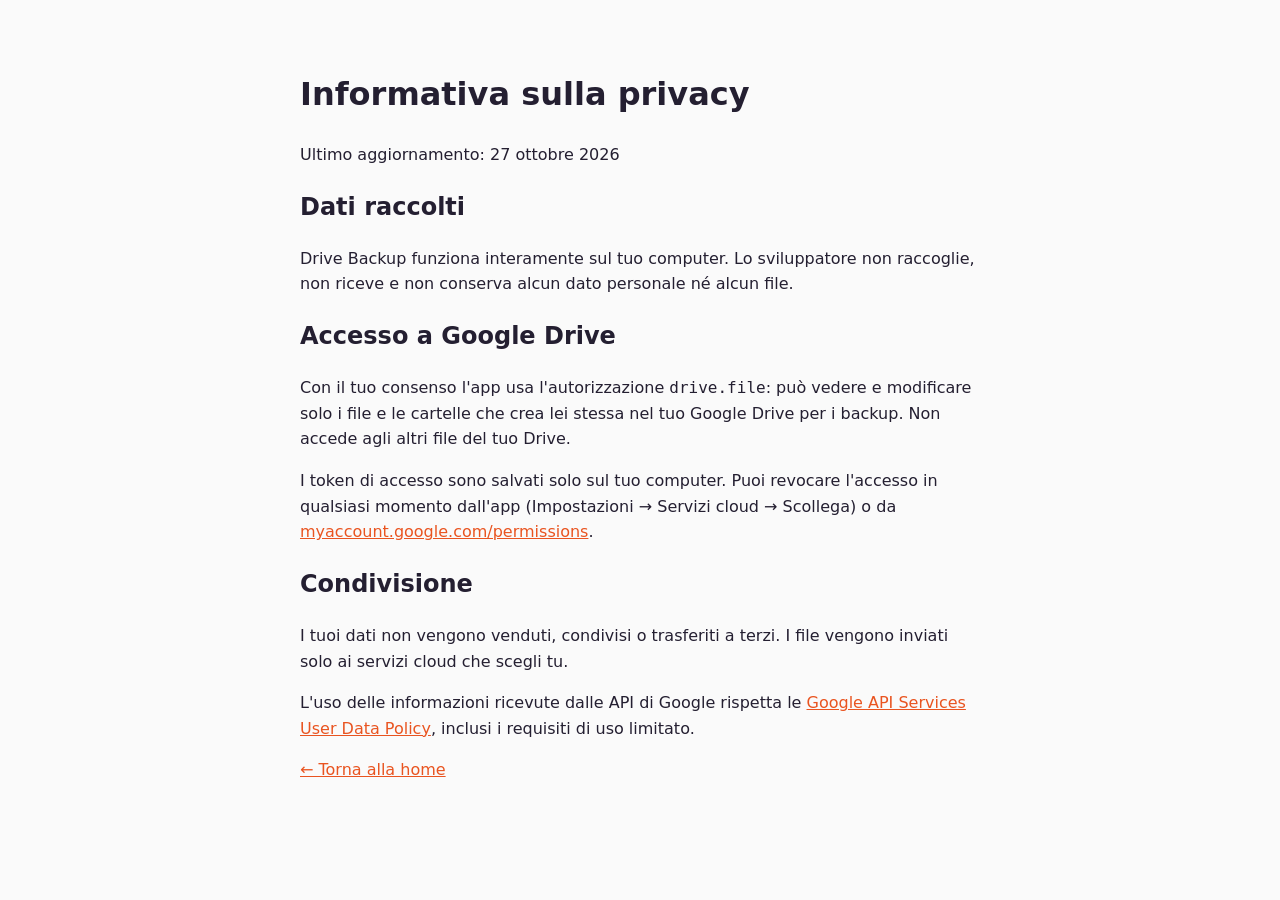
==== privacy.html @ e1cd3aed "Pagine home, privacy e termini di Drive Backup Co-Authored-By: Claude Opus 5.5 <noreply@anthropic.co" ====
<!doctype html>
<html lang="it">
<head>
  <meta charset="utf-8">
  <meta name="viewport" content="width=device-width, initial-scale=1">
  <title>Privacy – Drive Backup</title>
  <link rel="stylesheet" href="style.css">
</head>
<body>
  <main>
    <h1>Informativa sulla privacy</h1>
    <p>Ultimo aggiornamento: 27 ottobre 2026</p>

    <h2>Dati raccolti</h2>
    <p>Drive Backup funziona interamente sul tuo computer. Lo sviluppatore non raccoglie,
       non riceve e non conserva alcun dato personale né alcun file.</p>

    <h2>Accesso a Google Drive</h2>
    <p>Con il tuo consenso l'app usa l'autorizzazione <code>drive.file</code>: può vedere e
       modificare solo i file e le cartelle che crea lei stessa nel tuo Google Drive per i
       backup. Non accede agli altri file del tuo Drive.</p>
    <p>I token di accesso sono salvati solo sul tuo computer. Puoi revocare l'accesso in
       qualsiasi momento dall'app (Impostazioni → Servizi cloud → Scollega) o da
       <a href="https://myaccount.google.com/permissions">myaccount.google.com/permissions</a>.</p>

    <h2>Condivisione</h2>
    <p>I tuoi dati non vengono venduti, condivisi o trasferiti a terzi. I file vengono inviati
       solo ai servizi cloud che scegli tu.</p>
    <p>L'uso delle informazioni ricevute dalle API di Google rispetta le
       <a href="https://developers.google.com/terms/api-services-user-data-policy">Google API
       Services User Data Policy</a>, inclusi i requisiti di uso limitato.</p>

    <p><a href="index.html">← Torna alla home</a></p>
  </main>
</body>
</html>
---- style.css ----
:root {
  color-scheme: light dark;
  --bg: #fafafa;
  --fg: #241f31;
  --accent: #e95420;
}

@media (prefers-color-scheme: dark) {
  :root {
    --bg: #1e1e1e;
    --fg: #ffffff;
    --accent: #f37b52;
  }
}

body {
  margin: 0;
  background: var(--bg);
  color: var(--fg);
  font: 16px/1.6 "Ubuntu", system-ui, sans-serif;
}

main {
  max-width: 680px;
  margin: 0 auto;
  padding: 48px 16px;
}

a {
  color: var(--accent);
}
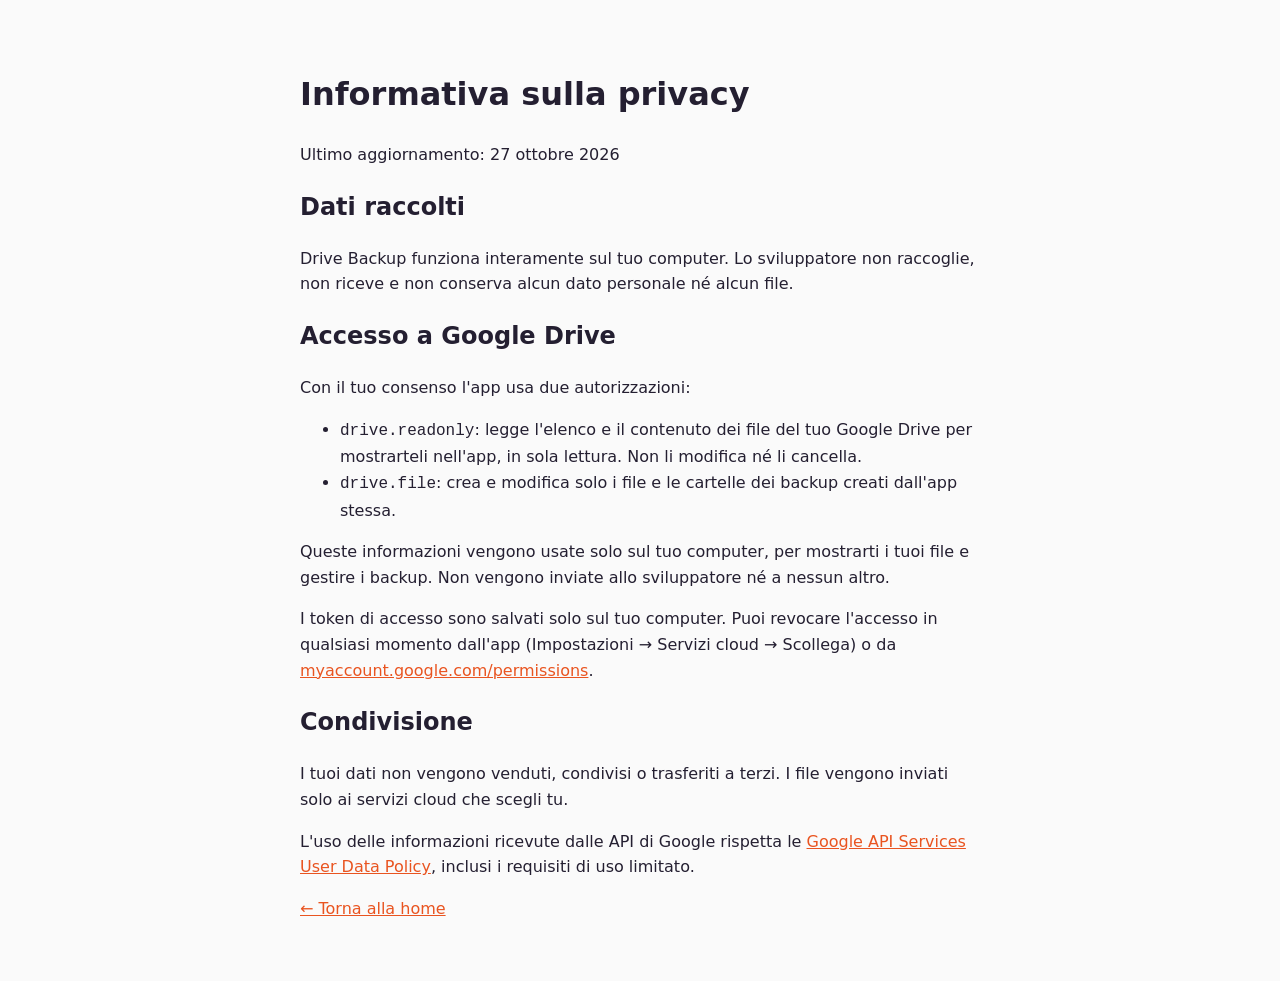
==== commit 47715bae: "Privacy: lettura di tutto il Drive (drive.readonly) Co-Authored-By: Claude Opus 5.5 <noreply@anthrop" ====
--- a/privacy.html
+++ b/privacy.html
@@ -16,9 +16,15 @@
        non riceve e non conserva alcun dato personale né alcun file.</p>
 
     <h2>Accesso a Google Drive</h2>
-    <p>Con il tuo consenso l'app usa l'autorizzazione <code>drive.file</code>: può vedere e
-       modificare solo i file e le cartelle che crea lei stessa nel tuo Google Drive per i
-       backup. Non accede agli altri file del tuo Drive.</p>
+    <p>Con il tuo consenso l'app usa due autorizzazioni:</p>
+    <ul>
+      <li><code>drive.readonly</code>: legge l'elenco e il contenuto dei file del tuo Google
+          Drive per mostrarteli nell'app, in sola lettura. Non li modifica né li cancella.</li>
+      <li><code>drive.file</code>: crea e modifica solo i file e le cartelle dei backup creati
+          dall'app stessa.</li>
+    </ul>
+    <p>Queste informazioni vengono usate solo sul tuo computer, per mostrarti i tuoi file e
+       gestire i backup. Non vengono inviate allo sviluppatore né a nessun altro.</p>
     <p>I token di accesso sono salvati solo sul tuo computer. Puoi revocare l'accesso in
        qualsiasi momento dall'app (Impostazioni → Servizi cloud → Scollega) o da
        <a href="https://myaccount.google.com/permissions">myaccount.google.com/permissions</a>.</p>
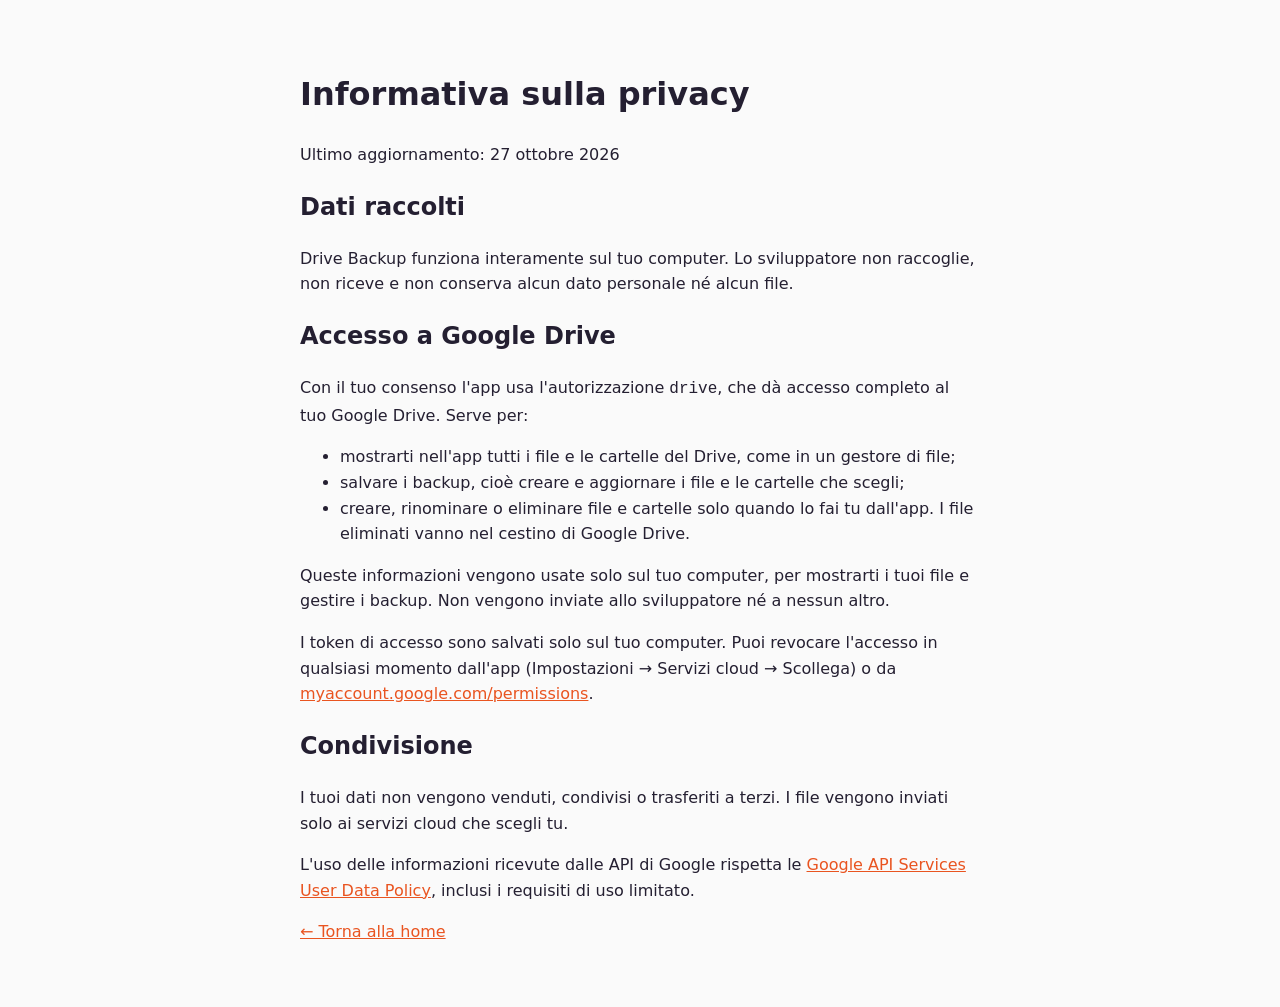
==== commit 390d8b56: "Privacy: accesso completo a Google Drive (drive) Co-Authored-By: Claude Opus 5.5 <noreply@anthropic." ====
--- a/privacy.html
+++ b/privacy.html
@@ -16,12 +16,13 @@
        non riceve e non conserva alcun dato personale né alcun file.</p>
 
     <h2>Accesso a Google Drive</h2>
-    <p>Con il tuo consenso l'app usa due autorizzazioni:</p>
+    <p>Con il tuo consenso l'app usa l'autorizzazione <code>drive</code>, che dà accesso
+       completo al tuo Google Drive. Serve per:</p>
     <ul>
-      <li><code>drive.readonly</code>: legge l'elenco e il contenuto dei file del tuo Google
-          Drive per mostrarteli nell'app, in sola lettura. Non li modifica né li cancella.</li>
-      <li><code>drive.file</code>: crea e modifica solo i file e le cartelle dei backup creati
-          dall'app stessa.</li>
+      <li>mostrarti nell'app tutti i file e le cartelle del Drive, come in un gestore di file;</li>
+      <li>salvare i backup, cioè creare e aggiornare i file e le cartelle che scegli;</li>
+      <li>creare, rinominare o eliminare file e cartelle solo quando lo fai tu dall'app.
+          I file eliminati vanno nel cestino di Google Drive.</li>
     </ul>
     <p>Queste informazioni vengono usate solo sul tuo computer, per mostrarti i tuoi file e
        gestire i backup. Non vengono inviate allo sviluppatore né a nessun altro.</p>
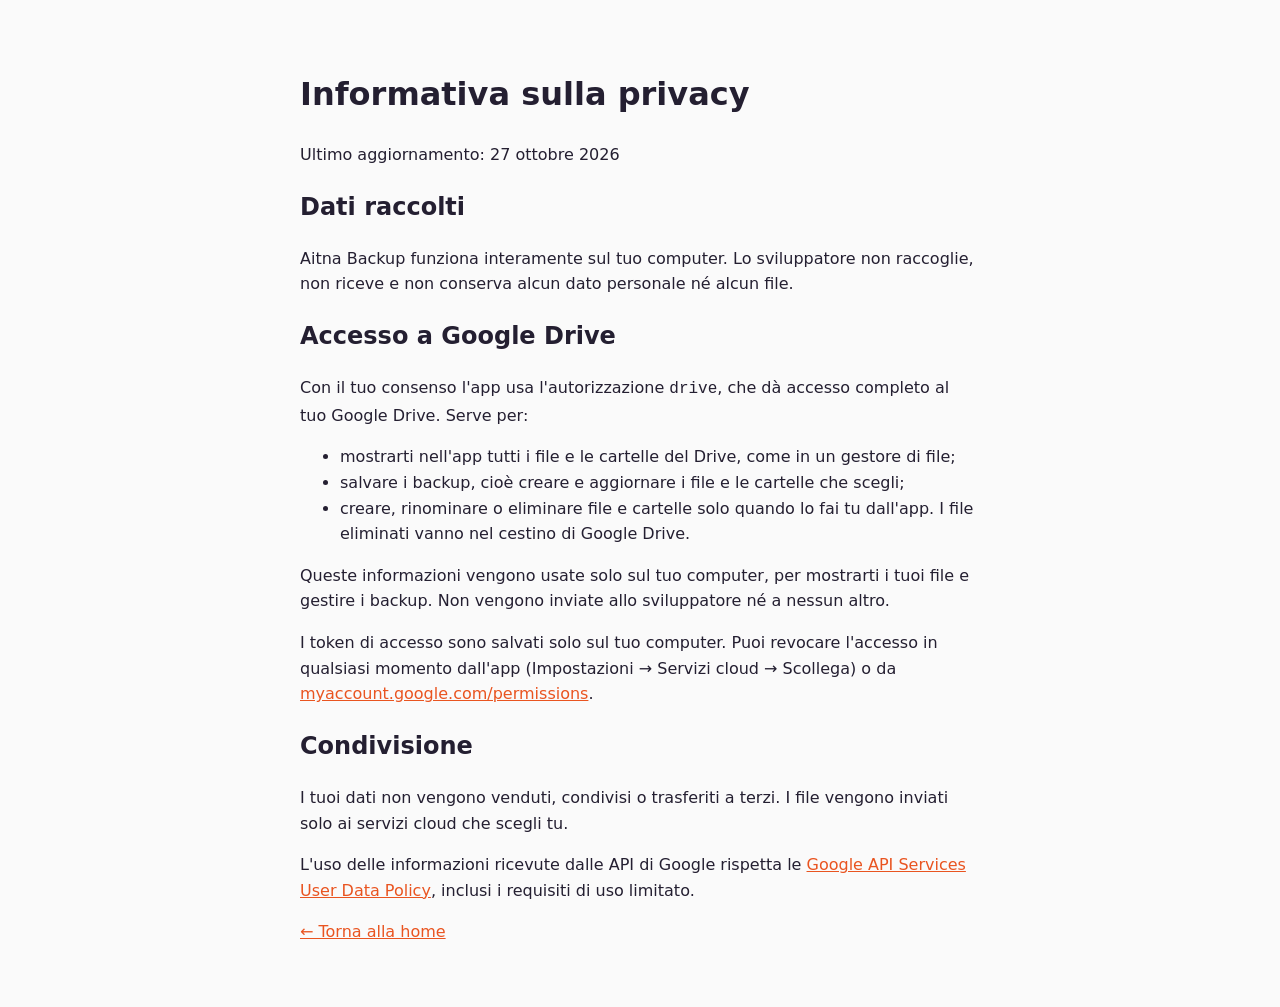
==== commit 40ddc2f0: "Nuovo nome: Aitna Backup Co-Authored-By: Claude Opus 5.5 <noreply@anthropic.com>" ====
--- a/privacy.html
+++ b/privacy.html
@@ -3,7 +3,7 @@
 <head>
   <meta charset="utf-8">
   <meta name="viewport" content="width=device-width, initial-scale=1">
-  <title>Privacy – Drive Backup</title>
+  <title>Privacy – Aitna Backup</title>
   <link rel="stylesheet" href="style.css">
 </head>
 <body>
@@ -12,7 +12,7 @@
     <p>Ultimo aggiornamento: 27 ottobre 2026</p>
 
     <h2>Dati raccolti</h2>
-    <p>Drive Backup funziona interamente sul tuo computer. Lo sviluppatore non raccoglie,
+    <p>Aitna Backup funziona interamente sul tuo computer. Lo sviluppatore non raccoglie,
        non riceve e non conserva alcun dato personale né alcun file.</p>
 
     <h2>Accesso a Google Drive</h2>
